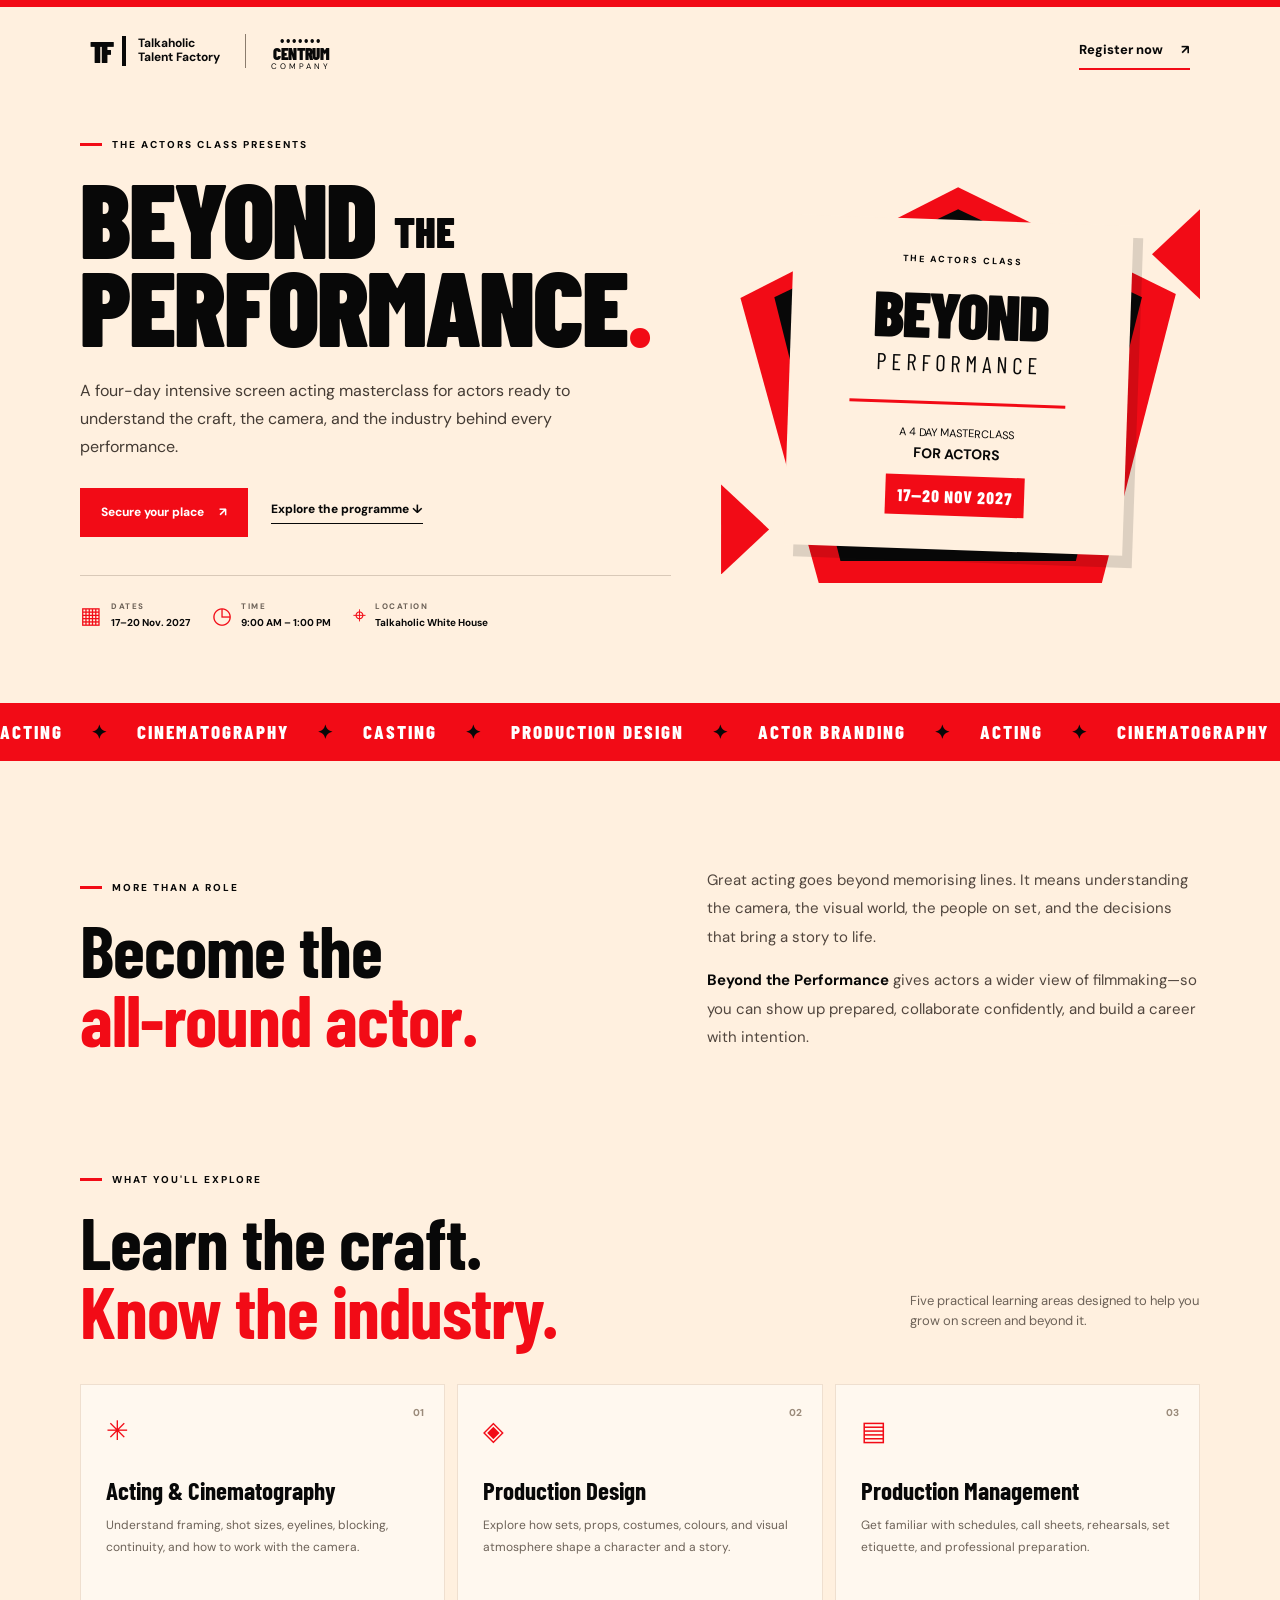
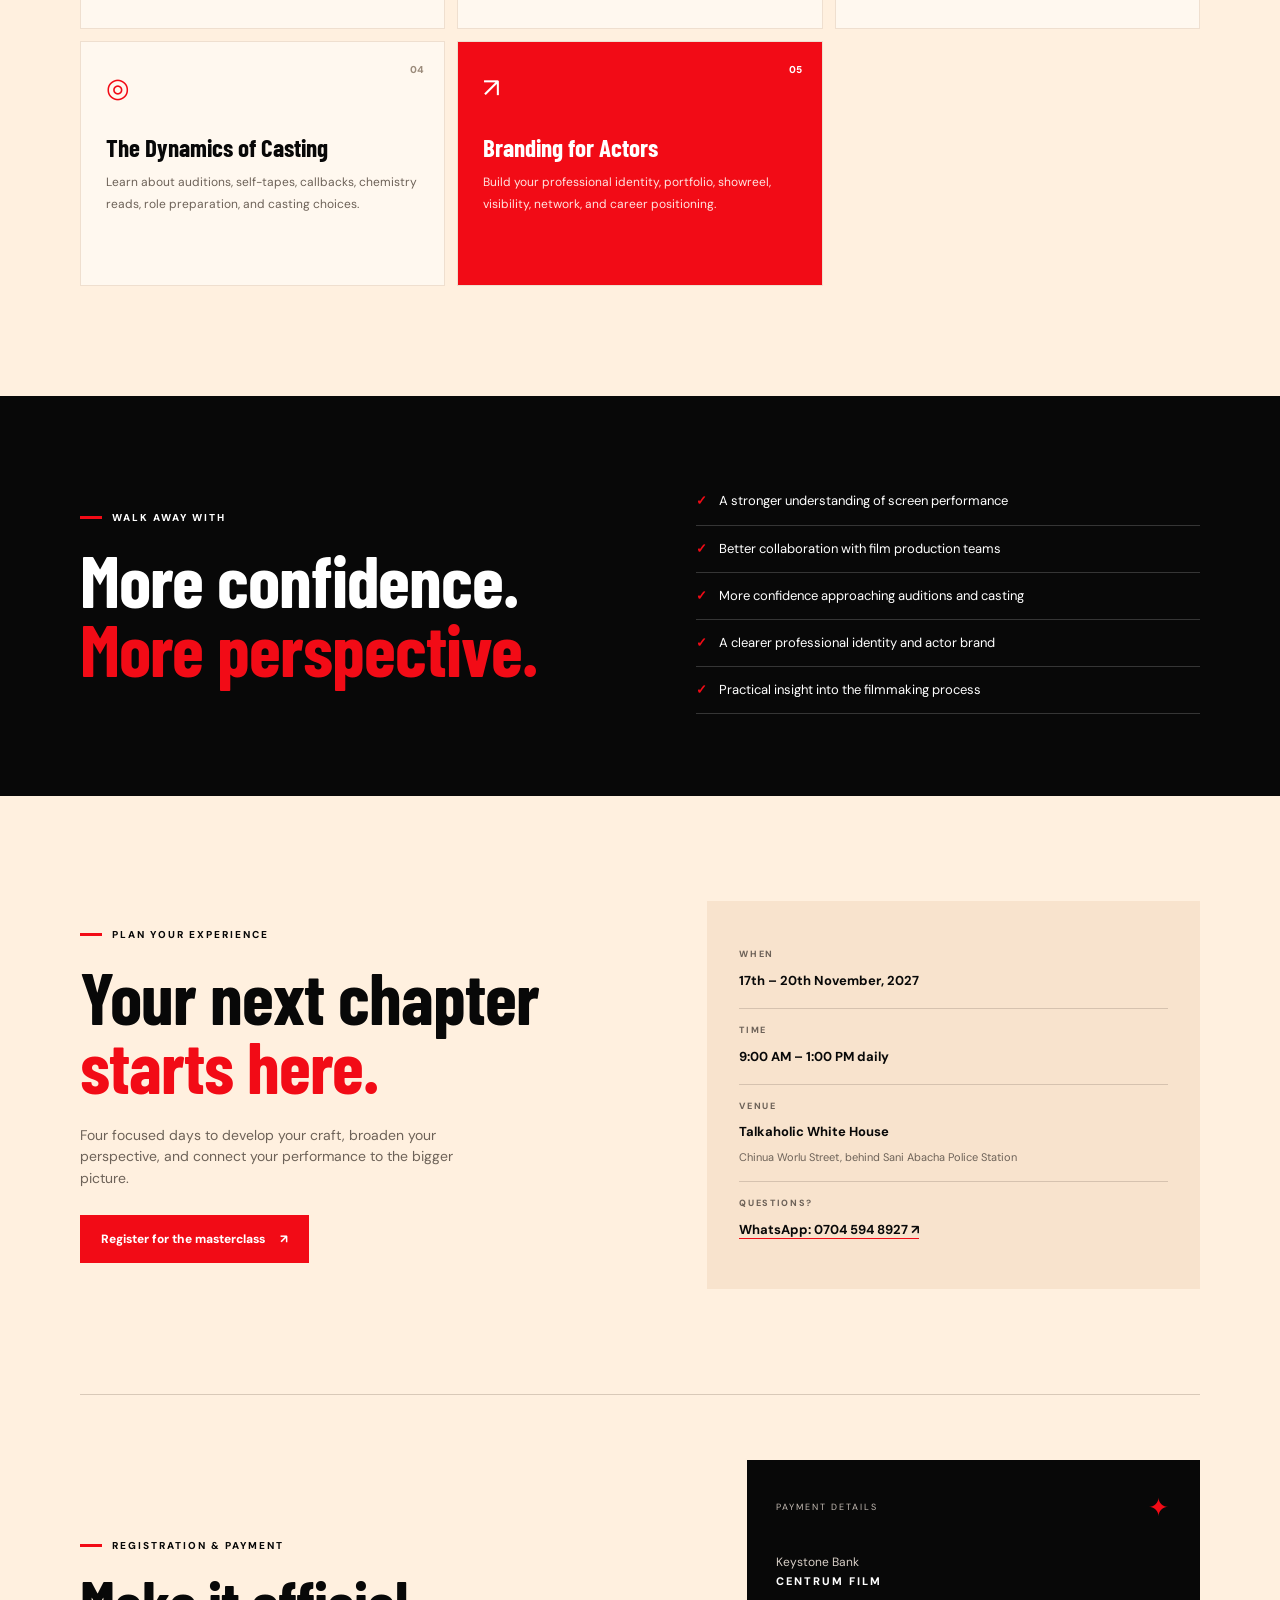
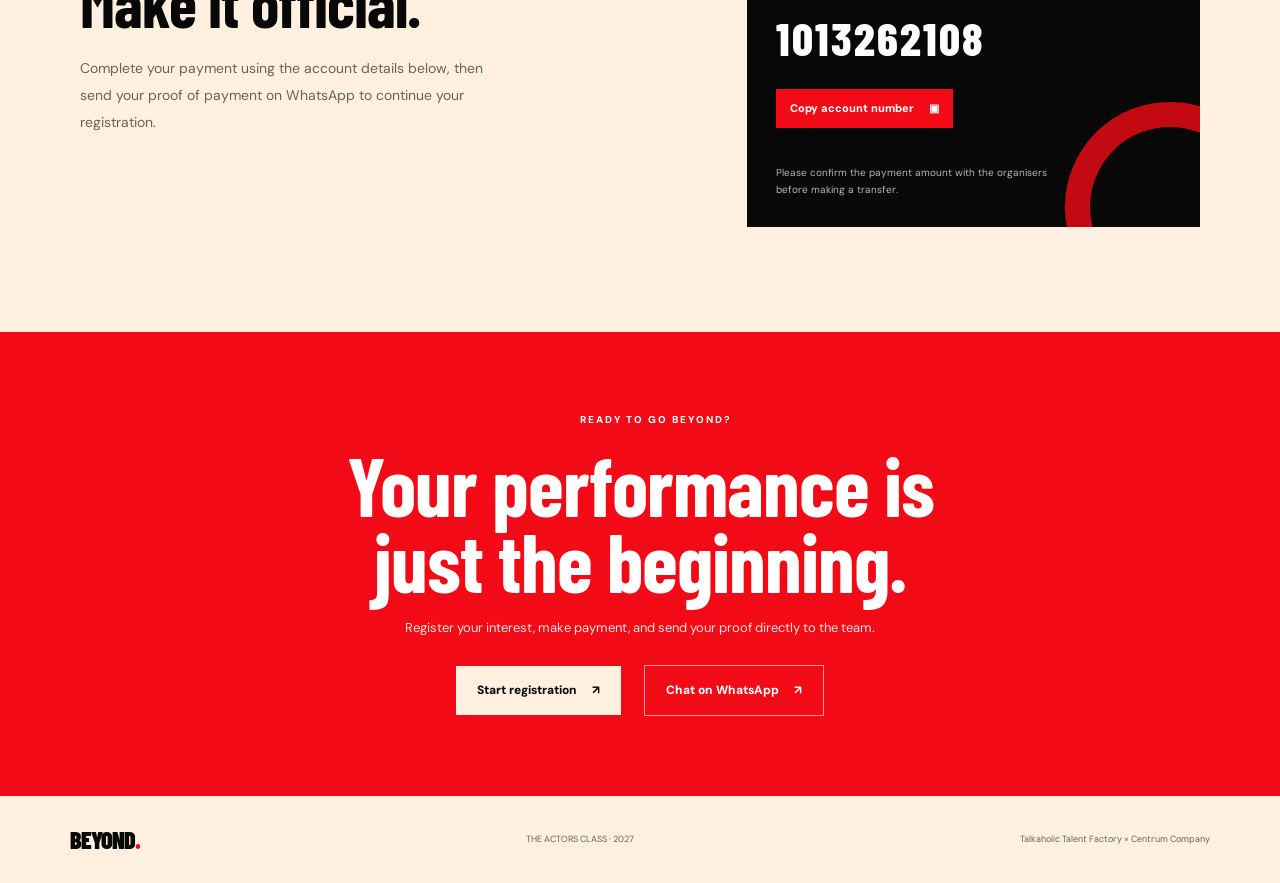
==== index.html @ fc4ced10 "Add files via upload" ====
<!doctype html>
<html lang="en">
<head>
  <meta charset="utf-8">
  <meta name="viewport" content="width=device-width, initial-scale=1">
  <meta name="theme-color" content="#fff0df">
  <meta name="description" content="The Actors Class: Beyond the Performance — a four-day intensive screen acting masterclass, 17–20 November 2027.">
  <title>Beyond the Performance | The Actors Class</title>
  <link rel="preconnect" href="https://fonts.googleapis.com">
  <link rel="preconnect" href="https://fonts.gstatic.com" crossorigin>
  <link href="https://fonts.googleapis.com/css2?family=Barlow+Condensed:wght@500;600;700;800;900&family=DM+Sans:wght@400;500;600;700;800&display=swap" rel="stylesheet">
  <link rel="stylesheet" href="styles.css">
</head>
<body>
  <div class="top-strip"></div>
  <header class="site-header">
    <a class="brand" href="#home" aria-label="Beyond the Performance home">
      <span class="brand-mark">TF</span>
      <span class="brand-copy">Talkaholic<br>Talent Factory</span>
      <span class="brand-divider"></span>
      <span class="centrum-mark"><span class="dot-arc">•••••••</span><strong>CENTRUM</strong><small>COMPANY</small></span>
    </a>
    <a class="header-cta" href="register.html">Register now <span>↗</span></a>
  </header>

  <main id="home">
    <section class="hero section-wrap">
      <div class="hero-copy">
        <p class="eyebrow"><span></span> THE ACTORS CLASS PRESENTS</p>
        <h1>BEYOND <span>THE</span><br>PERFORMANCE<span class="red-dot">.</span></h1>
        <p class="hero-subtitle">A four-day intensive screen acting masterclass for actors ready to understand the craft, the camera, and the industry behind every performance.</p>
        <div class="hero-actions">
          <a class="button button-red" href="register.html">Secure your place <span>↗</span></a>
          <a class="text-link" href="#programme">Explore the programme ↓</a>
        </div>
        <div class="event-meta">
          <div><span class="meta-icon">▦</span><span><small>DATES</small><strong>17–20 Nov. 2027</strong></span></div>
          <div><span class="meta-icon">◷</span><span><small>TIME</small><strong>9:00 AM – 1:00 PM</strong></span></div>
          <div><span class="meta-icon">⌖</span><span><small>LOCATION</small><strong>Talkaholic White House</strong></span></div>
        </div>
      </div>
      <div class="hero-art" aria-label="Event poster">
        <div class="art-frame">
          <div class="art-label">THE ACTORS CLASS</div>
          <div class="art-title">BEYOND</div>
          <div class="art-subtitle">PERFORMANCE</div>
          <div class="art-rule"></div>
          <p>A 4 DAY MASTERCLASS<br><strong>FOR ACTORS</strong></p>
          <div class="art-bottom">17—20 NOV 2027</div>
        </div>
        <span class="shape shape-one"></span><span class="shape shape-two"></span>
      </div>
    </section>

    <section class="ticker" aria-label="Programme focus">
      <div>ACTING <span>✦</span> CINEMATOGRAPHY <span>✦</span> CASTING <span>✦</span> PRODUCTION DESIGN <span>✦</span> ACTOR BRANDING <span>✦</span> ACTING <span>✦</span> CINEMATOGRAPHY <span>✦</span></div>
    </section>

    <section class="intro section-wrap" id="programme">
      <div class="section-heading">
        <p class="eyebrow"><span></span> MORE THAN A ROLE</p>
        <h2>Become the<br><em>all-round actor.</em></h2>
      </div>
      <div class="intro-copy">
        <p>Great acting goes beyond memorising lines. It means understanding the camera, the visual world, the people on set, and the decisions that bring a story to life.</p>
        <p><strong>Beyond the Performance</strong> gives actors a wider view of filmmaking—so you can show up prepared, collaborate confidently, and build a career with intention.</p>
      </div>
    </section>

    <section class="learning section-wrap">
      <div class="learning-head">
        <div><p class="eyebrow"><span></span> WHAT YOU'LL EXPLORE</p><h2>Learn the craft.<br><em>Know the industry.</em></h2></div>
        <p class="learning-note">Five practical learning areas designed to help you grow on screen and beyond it.</p>
      </div>
      <div class="learning-grid">
        <article class="learning-card"><span class="card-number">01</span><span class="card-icon">✳</span><h3>Acting &amp; Cinematography</h3><p>Understand framing, shot sizes, eyelines, blocking, continuity, and how to work with the camera.</p></article>
        <article class="learning-card"><span class="card-number">02</span><span class="card-icon">◈</span><h3>Production Design</h3><p>Explore how sets, props, costumes, colours, and visual atmosphere shape a character and a story.</p></article>
        <article class="learning-card"><span class="card-number">03</span><span class="card-icon">▤</span><h3>Production Management</h3><p>Get familiar with schedules, call sheets, rehearsals, set etiquette, and professional preparation.</p></article>
        <article class="learning-card"><span class="card-number">04</span><span class="card-icon">◎</span><h3>The Dynamics of Casting</h3><p>Learn about auditions, self-tapes, callbacks, chemistry reads, role preparation, and casting choices.</p></article>
        <article class="learning-card featured-card"><span class="card-number">05</span><span class="card-icon">↗</span><h3>Branding for Actors</h3><p>Build your professional identity, portfolio, showreel, visibility, network, and career positioning.</p></article>
      </div>
    </section>

    <section class="outcomes">
      <div class="section-wrap outcomes-inner">
        <div><p class="eyebrow light"><span></span> WALK AWAY WITH</p><h2>More confidence.<br><em>More perspective.</em></h2></div>
        <ul>
          <li><span>✓</span> A stronger understanding of screen performance</li>
          <li><span>✓</span> Better collaboration with film production teams</li>
          <li><span>✓</span> More confidence approaching auditions and casting</li>
          <li><span>✓</span> A clearer professional identity and actor brand</li>
          <li><span>✓</span> Practical insight into the filmmaking process</li>
        </ul>
      </div>
    </section>

    <section class="details section-wrap" id="details">
      <div class="details-main">
        <p class="eyebrow"><span></span> PLAN YOUR EXPERIENCE</p>
        <h2>Your next chapter<br><em>starts here.</em></h2>
        <p class="details-lead">Four focused days to develop your craft, broaden your perspective, and connect your performance to the bigger picture.</p>
        <a class="button button-red" href="register.html">Register for the masterclass <span>↗</span></a>
      </div>
      <div class="details-card">
        <div class="detail-row"><span>WHEN</span><strong>17th – 20th November, 2027</strong></div>
        <div class="detail-row"><span>TIME</span><strong>9:00 AM – 1:00 PM daily</strong></div>
        <div class="detail-row"><span>VENUE</span><strong>Talkaholic White House</strong><p>Chinua Worlu Street, behind Sani Abacha Police Station</p></div>
        <div class="detail-row"><span>QUESTIONS?</span><strong><a href="https://wa.me/2347045948927" target="_blank" rel="noopener">WhatsApp: 0704 594 8927 ↗</a></strong></div>
      </div>
    </section>

    <section class="payment section-wrap" id="payment">
      <div class="payment-copy">
        <p class="eyebrow"><span></span> REGISTRATION &amp; PAYMENT</p>
        <h2>Make it official.</h2>
        <p>Complete your payment using the account details below, then send your proof of payment on WhatsApp to continue your registration.</p>
      </div>
      <div class="bank-card">
        <div class="bank-top"><span>PAYMENT DETAILS</span><span class="bank-symbol">✦</span></div>
        <p class="bank-name">Keystone Bank</p>
        <p class="account-name">CENTRUM FILM</p>
        <div class="account-number" id="accountNumber">1013262108</div>
        <button class="copy-button" id="copyAccount" type="button">Copy account number <span>▣</span></button>
        <p class="copy-feedback" id="copyFeedback" aria-live="polite"></p>
        <p class="bank-note">Please confirm the payment amount with the organisers before making a transfer.</p>
      </div>
    </section>

    <section class="final-cta">
      <div class="section-wrap final-inner">
        <p class="eyebrow light"><span></span> READY TO GO BEYOND?</p>
        <h2>Your performance is<br>just the beginning.</h2>
        <p>Register your interest, make payment, and send your proof directly to the team.</p>
        <div class="hero-actions">
          <a class="button button-light" href="register.html">Start registration <span>↗</span></a>
          <a class="button button-outline-light" href="https://wa.me/2347045948927?text=Hello%2C%20I%27m%20interested%20in%20The%20Actors%20Class%3A%20Beyond%20the%20Performance.%20Please%20share%20registration%20details." target="_blank" rel="noopener">Chat on WhatsApp <span>↗</span></a>
        </div>
      </div>
    </section>
  </main>

  <footer class="site-footer">
    <a class="footer-brand" href="#home">BEYOND<span>.</span></a>
    <p>THE ACTORS CLASS · 2027</p>
    <p>Talkaholic Talent Factory × Centrum Company</p>
  </footer>
  <script src="script.js"></script>
</body>
</html>
---- styles.css ----
/* Beyond the Performance — warm cream, signal red and black */
:root{--cream:#fff0df;--cream-deep:#f8e3cd;--red:#f20b16;--black:#080808;--muted:#6d6258;--line:#d9c9b8;--white:#fffaf4;--font:'DM Sans',Arial,sans-serif;--display:'Barlow Condensed',Impact,sans-serif}
*{box-sizing:border-box}html{scroll-behavior:smooth}body{margin:0;background:var(--cream);color:var(--black);font-family:var(--font);line-height:1.55}a{color:inherit;text-decoration:none}button,input,select,textarea{font:inherit}.top-strip{height:7px;background:var(--red)}.site-header{max-width:1240px;margin:auto;padding:25px 5.5%;display:flex;align-items:center;justify-content:space-between;gap:20px}.brand{display:flex;align-items:center;gap:12px}.brand-mark{font-family:var(--display);font-weight:900;font-size:30px;letter-spacing:-4px;border-right:4px solid var(--black);padding-right:12px;line-height:1}.brand-copy{font-size:12px;font-weight:700;line-height:1.15}.brand-divider{height:34px;border-left:1px solid #8b7c6d;margin:0 13px}.centrum-mark{display:flex;flex-direction:column;align-items:center;font-family:var(--display);line-height:1}.dot-arc{font-size:15px;letter-spacing:2px;line-height:.8}.centrum-mark strong{font-size:17px;font-weight:900;letter-spacing:-.4px}.centrum-mark small{font-family:var(--font);font-size:8px;letter-spacing:3px}.header-cta{font-weight:800;font-size:13px;border-bottom:2px solid var(--red);padding:8px 0}.header-cta span,.button span{margin-left:15px}.section-wrap{width:min(1120px,89%);margin-inline:auto}.hero{min-height:590px;display:grid;grid-template-columns:1.1fr .9fr;align-items:center;gap:45px;padding-top:42px;padding-bottom:70px}.eyebrow{display:flex;align-items:center;gap:10px;font-size:10px;letter-spacing:2px;font-weight:800;margin:0 0 20px}.eyebrow>span{display:inline-block;width:22px;height:3px;background:var(--red)}h1,h2,h3,p{margin-top:0}.hero h1,.register-intro h1{font-family:var(--display);font-size:clamp(65px,8.3vw,112px);line-height:.83;letter-spacing:-2px;font-weight:900;margin:0 0 28px}.hero h1>span:first-child{font-size:.4em;vertical-align:middle;letter-spacing:0}.hero h1 .red-dot{color:var(--red)}.hero-subtitle{max-width:520px;color:#443b34;font-size:16px;line-height:1.75}.hero-actions{display:flex;align-items:center;gap:23px;flex-wrap:wrap;margin:27px 0 38px}.button{display:inline-flex;justify-content:center;align-items:center;padding:15px 21px;border:0;font-size:12px;font-weight:800;cursor:pointer;transition:transform .2s,background .2s}.button:hover{transform:translateY(-2px)}.button-red{background:var(--red);color:white}.button-red:hover{background:#ce0610}.text-link{font-size:12px;font-weight:800;border-bottom:1px solid var(--black);padding-bottom:4px}.event-meta{display:flex;gap:22px;flex-wrap:wrap;border-top:1px solid var(--line);padding-top:22px}.event-meta>div{display:flex;align-items:center;gap:9px}.meta-icon{font-size:23px;color:var(--red)}.event-meta small,.event-meta strong{display:block}.event-meta small{font-size:8px;letter-spacing:1.5px;color:var(--muted);font-weight:800}.event-meta strong{font-size:10px;margin-top:3px}.hero-art{position:relative;min-height:440px;display:flex;align-items:center;justify-content:center;isolation:isolate}.hero-art:before{content:"";position:absolute;inset:5% 5% 5% 5%;background:var(--red);clip-path:polygon(50% 0,100% 27%,83% 100%,18% 100%,0 28%);z-index:-2}.hero-art:after{content:"";position:absolute;inset:10% 12% 10%;background:var(--black);clip-path:polygon(50% 0,100% 25%,82% 100%,18% 100%,0 25%);z-index:-1}.art-frame{width:70%;min-height:330px;background:var(--cream);padding:32px 15px;text-align:center;display:flex;flex-direction:column;align-items:center;justify-content:center;transform:rotate(2deg);box-shadow:10px 12px 0 #0002}.art-label{font-size:9px;font-weight:800;letter-spacing:2px}.art-title{font-family:var(--display);font-weight:900;font-size:clamp(43px,5vw,67px);line-height:1;margin-top:15px;letter-spacing:-2px}.art-subtitle{font-family:var(--display);font-size:23px;letter-spacing:5px}.art-rule{height:3px;width:70%;background:var(--red);margin:20px 0}.art-frame p{font-size:11px;line-height:1.6}.art-frame p strong{font-size:14px}.art-bottom{background:var(--red);color:white;font-family:var(--display);font-weight:800;padding:7px 12px;font-size:17px;letter-spacing:1px}.shape{position:absolute;width:48px;height:90px;background:var(--red);z-index:-1}.shape-one{left:1%;bottom:7%;clip-path:polygon(0 0,100% 50%,0 100%)}.shape-two{right:0;top:10%;clip-path:polygon(100% 0,100% 100%,0 50%)}.ticker{overflow:hidden;background:var(--red);color:white;padding:14px 0;white-space:nowrap;font-family:var(--display);font-weight:800;letter-spacing:2px;font-size:19px}.ticker div{width:max-content;animation:marquee 32s linear infinite}.ticker span{padding:0 22px;color:var(--black)}@keyframes marquee{to{transform:translateX(-35%)}}.intro{padding-top:105px;padding-bottom:105px;display:grid;grid-template-columns:1fr 1fr;gap:12%;align-items:center}.section-heading h2,.learning h2,.outcomes h2,.details h2,.payment h2{font-family:var(--display);font-size:clamp(44px,6vw,73px);line-height:.94;letter-spacing:-1px;margin:0}.section-heading h2 em,.learning h2 em,.outcomes h2 em,.details h2 em,.register-intro h1 em{font-style:normal;color:var(--red)}.intro-copy{font-size:15px;color:#51463e;line-height:1.9}.intro-copy strong{color:var(--black)}.learning{padding-bottom:110px}.learning-head{display:flex;justify-content:space-between;align-items:end;gap:30px;margin-bottom:40px}.learning-note{max-width:290px;color:var(--muted);font-size:13px}.learning-grid{display:grid;grid-template-columns:repeat(3,1fr);gap:12px}.learning-card{min-height:245px;background:#fff8ef;border:1px solid #efdfcf;padding:25px;position:relative}.card-number{position:absolute;right:20px;top:20px;font-size:10px;color:#9b8b7b;font-weight:800}.card-icon{display:block;color:var(--red);font-size:27px;margin-bottom:25px}.learning-card h3{font-family:var(--display);font-size:25px;line-height:1.05;margin-bottom:12px}.learning-card p{font-size:12px;color:var(--muted);line-height:1.8;margin-bottom:0}.featured-card{background:var(--red);color:white}.featured-card .card-icon,.featured-card .card-number{color:white}.featured-card p{color:#ffe4e0}.outcomes{background:var(--black);color:white;padding:82px 0}.outcomes-inner{display:grid;grid-template-columns:1fr 1fr;gap:10%;align-items:center}.eyebrow.light{color:white}.outcomes h2 em{color:var(--red)}.outcomes ul{list-style:none;padding:0;margin:0}.outcomes li{padding:13px 0;border-bottom:1px solid #353535;font-size:13px;display:flex;gap:12px;align-items:start}.outcomes li span{color:var(--red);font-weight:900}.details{display:grid;grid-template-columns:1fr 1fr;gap:12%;padding-top:105px;padding-bottom:105px;align-items:center}.details-lead{font-size:14px;color:var(--muted);max-width:400px;margin:25px 0}.details-card{background:var(--cream-deep);padding:32px}.detail-row{padding:15px 0;border-bottom:1px solid #d6c2af}.detail-row:last-child{border-bottom:0}.detail-row>span{display:block;font-size:9px;letter-spacing:1.7px;color:var(--muted);font-weight:800;margin-bottom:6px}.detail-row strong{font-size:13px}.detail-row p{font-size:11px;color:var(--muted);margin:5px 0 0}.detail-row a{border-bottom:1px solid var(--red)}.payment{display:grid;grid-template-columns:1fr .85fr;gap:12%;padding:65px 0 105px;align-items:center;border-top:1px solid var(--line)}.payment-copy p:not(.eyebrow){font-size:14px;color:var(--muted);max-width:420px;line-height:1.9;margin-top:22px}.payment h2{font-size:clamp(42px,5vw,64px)}.bank-card{background:var(--black);color:white;padding:29px;position:relative;overflow:hidden}.bank-card:after{content:"";position:absolute;width:160px;height:160px;border:25px solid var(--red);border-radius:50%;right:-75px;bottom:-85px;opacity:.8}.bank-top{display:flex;justify-content:space-between;align-items:center;font-size:9px;letter-spacing:2px;color:#c6bdb5}.bank-symbol{color:var(--red);font-size:25px}.bank-name{font-size:12px;color:#d8cfc7;margin:25px 0 2px}.account-name{font-size:11px;letter-spacing:2px;font-weight:800;margin-bottom:12px}.account-number{font-family:var(--display);font-size:clamp(34px,4vw,46px);font-weight:800;letter-spacing:2px}.copy-button{background:var(--red);color:white;border:0;padding:11px 14px;font-size:11px;font-weight:800;cursor:pointer;margin-top:15px}.copy-button span{margin-left:12px}.copy-feedback{min-height:18px;font-size:11px;color:#ffd6d6;margin:8px 0 0}.bank-note{font-size:10px;line-height:1.7;color:#bdb3ab;max-width:300px;margin:10px 0 0}.final-cta{background:var(--red);color:white;padding:80px 0}.final-inner{text-align:center}.final-inner .eyebrow{justify-content:center}.final-cta h2{font-family:var(--display);font-size:clamp(48px,7vw,82px);line-height:.92;margin:0 0 20px;letter-spacing:-1px}.final-cta p:not(.eyebrow){font-size:13px;color:#ffe3df}.final-inner .hero-actions{justify-content:center;margin-bottom:0}.button-light{background:var(--cream);color:var(--black)}.button-outline-light{border:1px solid #fff9;background:transparent;color:white}.site-footer{display:flex;align-items:center;justify-content:space-between;gap:18px;flex-wrap:wrap;padding:25px 5.5%;font-size:9px;color:var(--muted)}.site-footer p{margin:0}.footer-brand{font-family:var(--display);font-weight:900;font-size:24px;color:var(--black);letter-spacing:-1px}.footer-brand span{color:var(--red)}
/* Registration page */
.registration-page{min-height:100vh}.register-layout{display:grid;grid-template-columns:.85fr 1fr;gap:12%;padding-top:65px;padding-bottom:100px;align-items:start}.register-intro{position:sticky;top:30px}.register-intro h1{font-size:clamp(60px,7vw,90px);margin-bottom:25px}.register-intro>p:not(.eyebrow){color:var(--muted);font-size:14px;line-height:1.9}.mini-event{border-left:4px solid var(--red);padding:5px 0 5px 17px;margin-top:30px;display:flex;flex-direction:column;gap:7px;font-size:11px;color:var(--muted)}.mini-event strong{color:var(--black);font-size:13px}.register-help{margin-top:28px;background:var(--cream-deep);padding:17px;font-size:11px;line-height:1.8}.register-form{background:#fff8ef;padding:clamp(23px,4vw,42px);border:1px solid #efdfcf}.form-kicker{font-size:9px;letter-spacing:1.5px;font-weight:800;color:var(--muted);display:flex;justify-content:space-between}.form-kicker span{color:var(--red)}.register-form h2{font-family:var(--display);font-size:37px;margin:0 0 25px}.register-form label{display:block;font-size:11px;font-weight:800;margin:18px 0 7px}.register-form label span{color:var(--red)}.register-form label small{font-weight:500;color:var(--muted)}.register-form input,.register-form select,.register-form textarea{display:block;width:100%;border:1px solid #dfd0c0;background:#fffdf9;padding:12px 13px;border-radius:0;font-size:12px;outline:none}.register-form input:focus,.register-form select:focus,.register-form textarea:focus{border-color:var(--red);box-shadow:0 0 0 2px #f20b1618}.form-consent{display:flex;gap:10px;align-items:start;margin:22px 0;color:var(--muted)}.form-consent>span{background:var(--cream-deep);border-radius:50%;width:20px;height:20px;flex:0 0 20px;text-align:center;font-weight:800;font-size:11px}.form-consent p{font-size:10px;line-height:1.7;margin:0}.submit-button{width:100%}.form-error{font-size:11px;color:var(--red);min-height:15px;margin:8px 0}.form-bank{display:flex;flex-direction:column;gap:5px;border-top:1px solid var(--line);padding-top:18px;font-size:11px;color:var(--muted)}.form-bank strong{color:var(--black)}.form-bank b{font-family:var(--display);font-size:25px;letter-spacing:1px;color:var(--black)}@media(max-width:850px){.hero{grid-template-columns:1fr;gap:15px;padding-top:45px}.hero-copy{max-width:680px}.hero-art{min-height:380px}.art-frame{width:60%}.intro,.details,.payment,.outcomes-inner,.register-layout{grid-template-columns:1fr;gap:35px}.intro{padding-top:75px;padding-bottom:75px}.learning-grid{grid-template-columns:repeat(2,1fr)}.learning-head{align-items:start;flex-direction:column;gap:8px}.details{padding-top:75px;padding-bottom:75px}.payment{padding-top:55px}.register-intro{position:static}.register-layout{padding-top:35px}.event-meta{gap:15px}}@media(max-width:520px){.site-header{padding:19px 5.5%}.brand{gap:7px}.brand-mark{font-size:24px;padding-right:8px}.brand-copy{font-size:10px}.brand-divider{margin:0 5px;height:27px}.centrum-mark strong{font-size:13px}.dot-arc{font-size:11px}.centrum-mark small{font-size:6px}.header-cta{font-size:11px}.hero{padding-top:35px;padding-bottom:45px}.hero h1{font-size:clamp(59px,16vw,83px)}.hero-subtitle{font-size:14px}.hero-actions{gap:18px}.event-meta{display:grid;grid-template-columns:1fr 1fr}.hero-art{min-height:310px}.art-frame{width:70%;min-height:260px;padding:20px 10px}.art-title{font-size:48px}.art-subtitle{font-size:17px;letter-spacing:3px}.ticker{font-size:16px}.learning-grid{grid-template-columns:1fr}.learning-card{min-height:205px}.learning{padding-bottom:75px}.outcomes{padding:65px 0}.details-card{padding:22px}.payment{padding-bottom:75px}.final-cta{padding:65px 0}.site-footer{align-items:flex-start;flex-direction:column;gap:8px}.register-form{padding:22px}.register-intro h1{font-size:65px}}@media(prefers-reduced-motion:reduce){html{scroll-behavior:auto}.ticker div{animation:none}*,*:before,*:after{transition:none!important}}
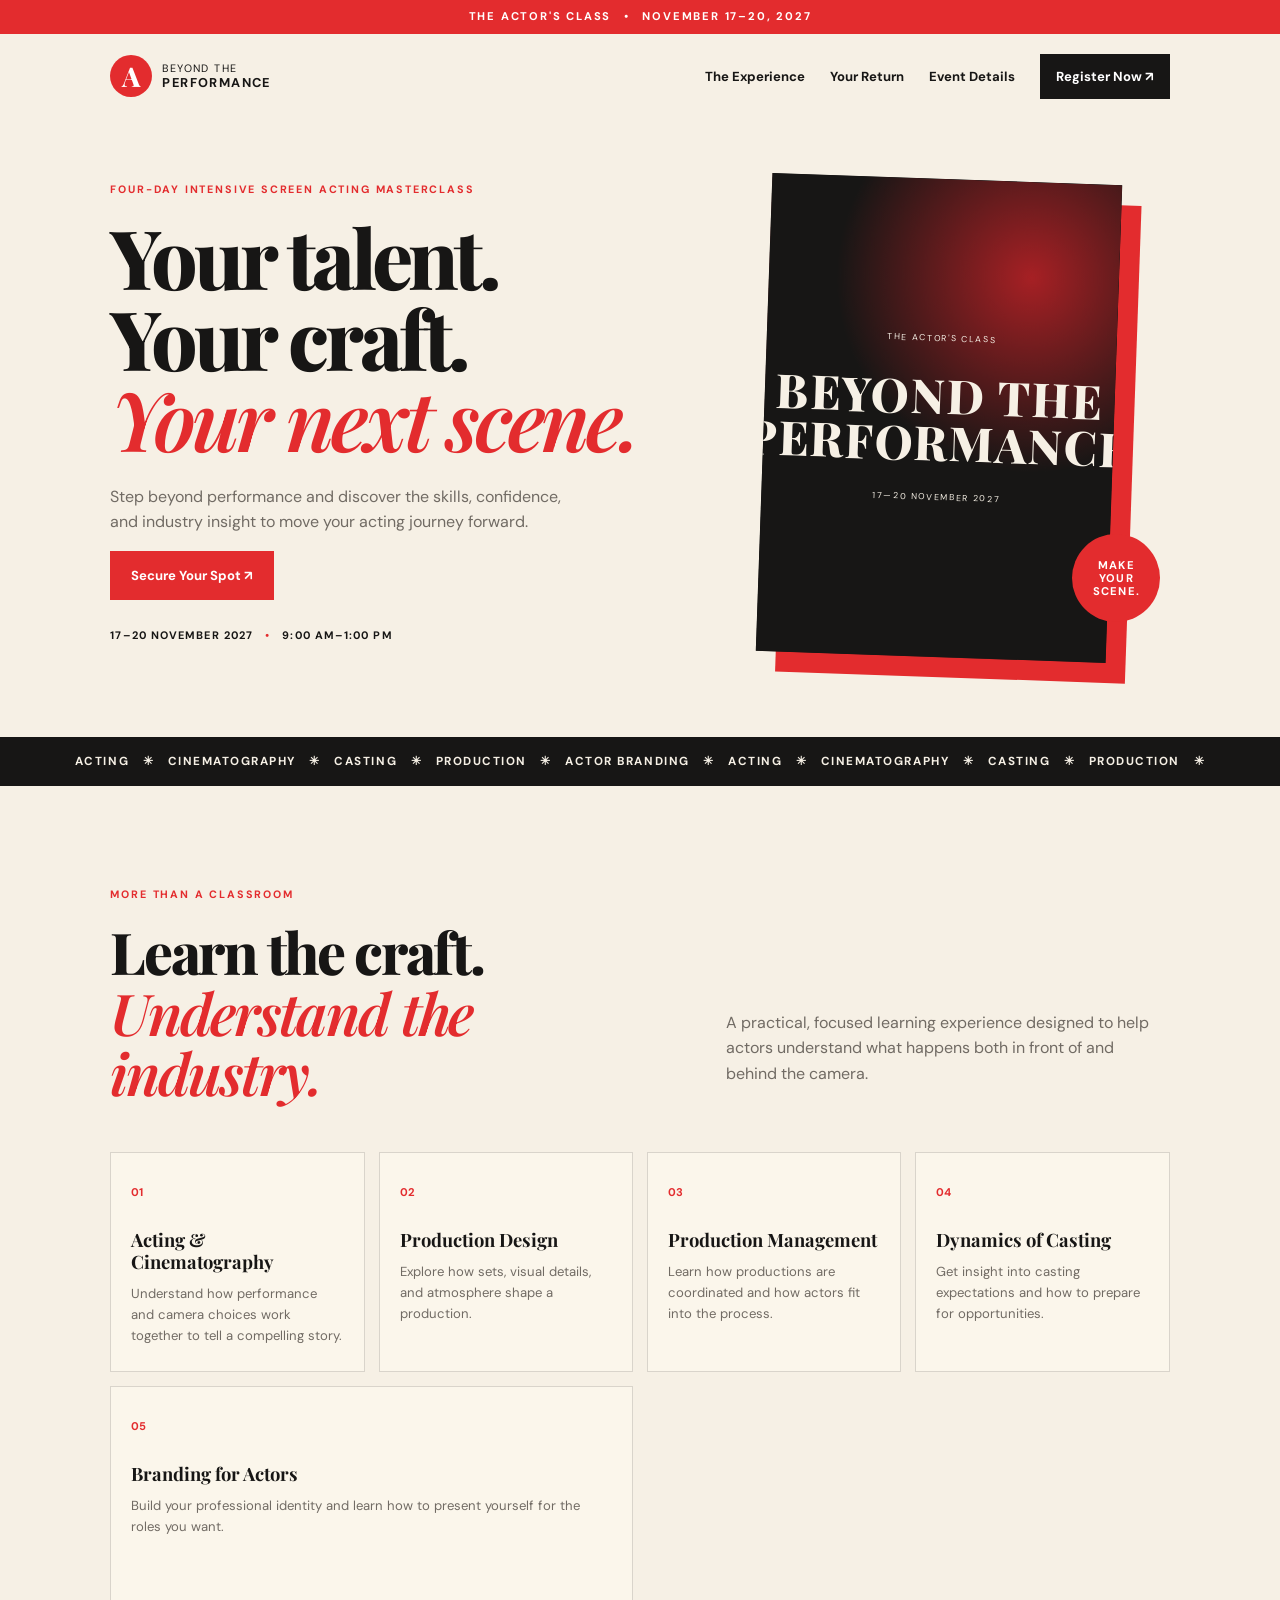
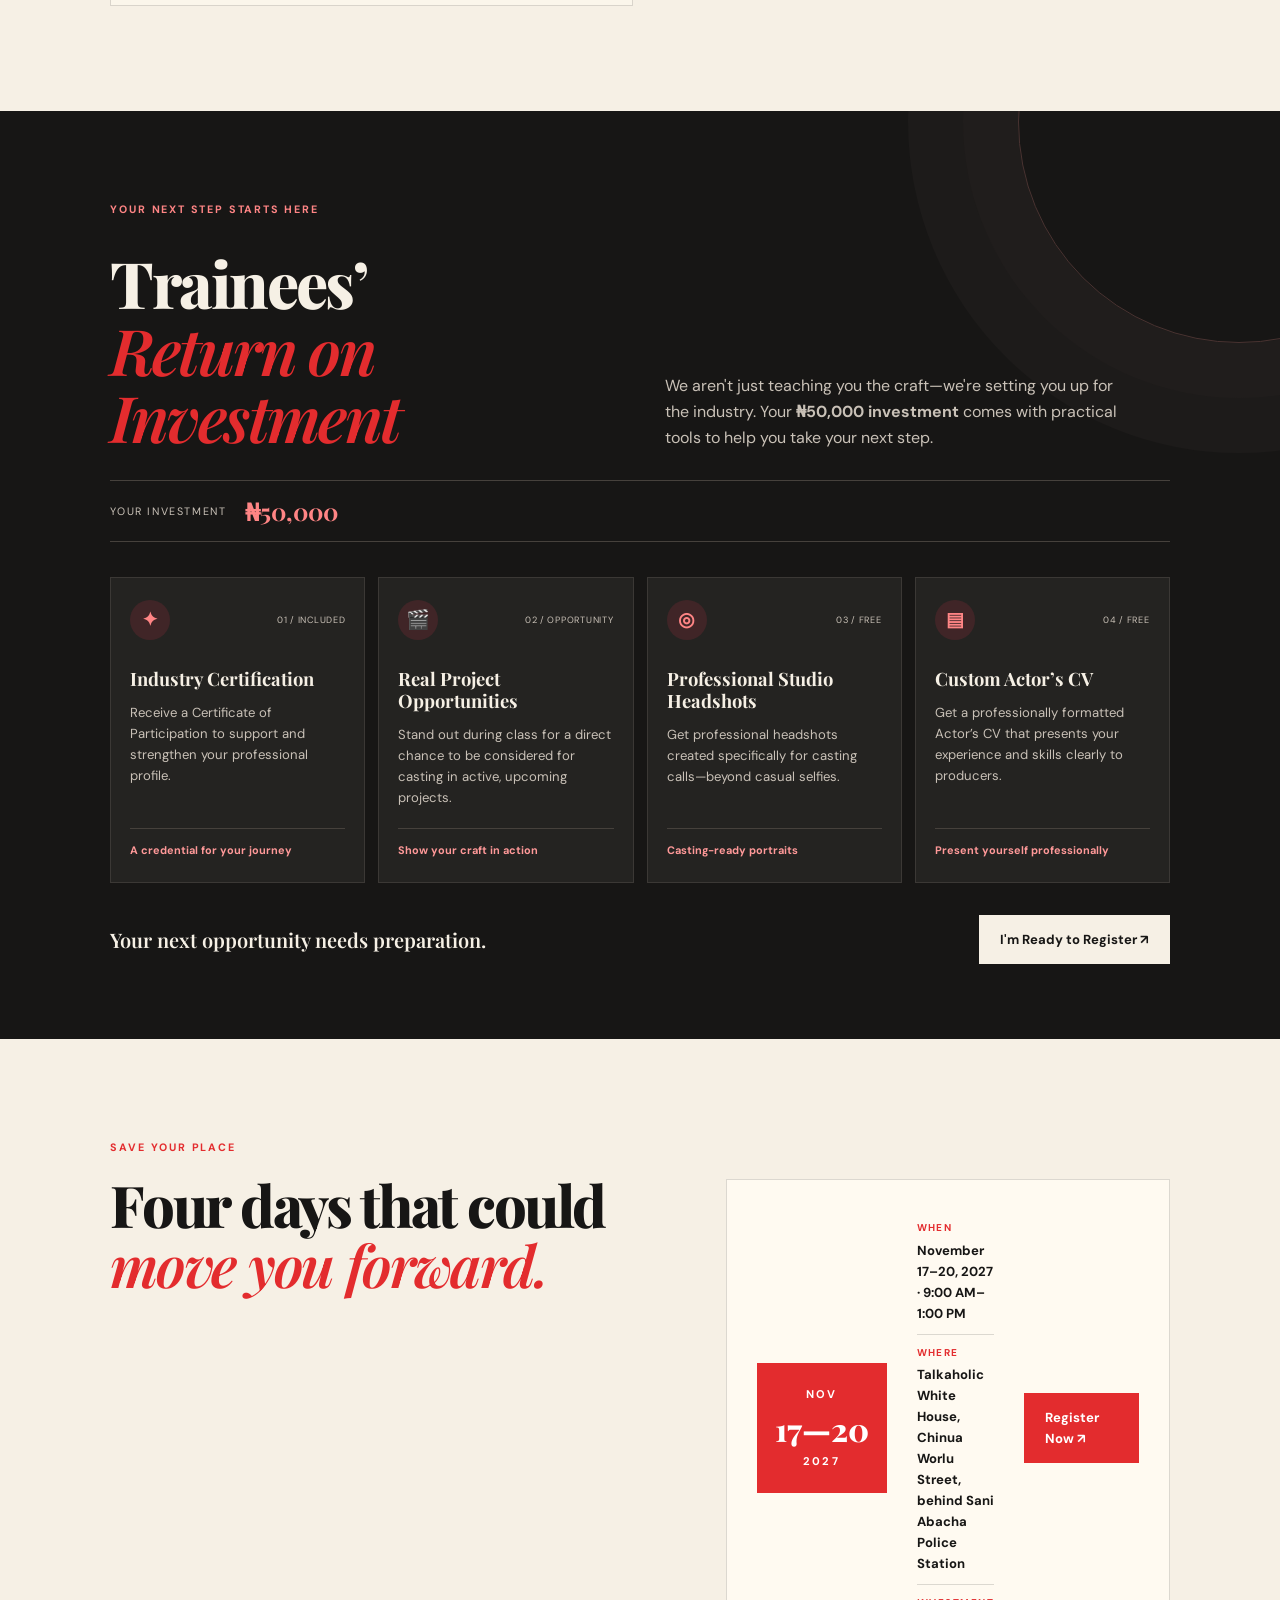
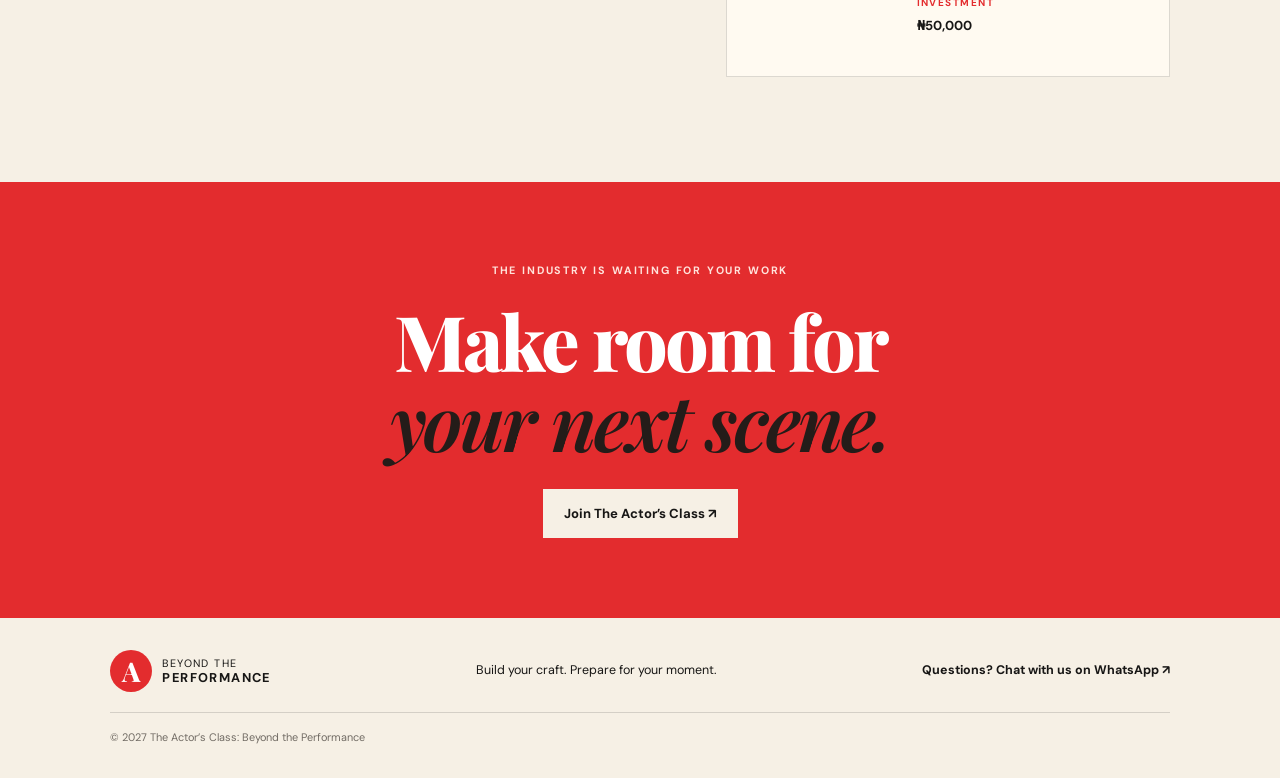
==== commit 3d5cdab2: "Updated files" ====
--- a/index.html
+++ b/index.html
@@ -1,149 +1,14 @@
 <!doctype html>
-<html lang="en">
-<head>
-  <meta charset="utf-8">
-  <meta name="viewport" content="width=device-width, initial-scale=1">
-  <meta name="theme-color" content="#fff0df">
-  <meta name="description" content="The Actors Class: Beyond the Performance — a four-day intensive screen acting masterclass, 17–20 November 2027.">
-  <title>Beyond the Performance | The Actors Class</title>
-  <link rel="preconnect" href="https://fonts.googleapis.com">
-  <link rel="preconnect" href="https://fonts.gstatic.com" crossorigin>
-  <link href="https://fonts.googleapis.com/css2?family=Barlow+Condensed:wght@500;600;700;800;900&family=DM+Sans:wght@400;500;600;700;800&display=swap" rel="stylesheet">
-  <link rel="stylesheet" href="styles.css">
-</head>
-<body>
-  <div class="top-strip"></div>
-  <header class="site-header">
-    <a class="brand" href="#home" aria-label="Beyond the Performance home">
-      <span class="brand-mark">TF</span>
-      <span class="brand-copy">Talkaholic<br>Talent Factory</span>
-      <span class="brand-divider"></span>
-      <span class="centrum-mark"><span class="dot-arc">•••••••</span><strong>CENTRUM</strong><small>COMPANY</small></span>
-    </a>
-    <a class="header-cta" href="register.html">Register now <span>↗</span></a>
-  </header>
-
-  <main id="home">
-    <section class="hero section-wrap">
-      <div class="hero-copy">
-        <p class="eyebrow"><span></span> THE ACTORS CLASS PRESENTS</p>
-        <h1>BEYOND <span>THE</span><br>PERFORMANCE<span class="red-dot">.</span></h1>
-        <p class="hero-subtitle">A four-day intensive screen acting masterclass for actors ready to understand the craft, the camera, and the industry behind every performance.</p>
-        <div class="hero-actions">
-          <a class="button button-red" href="register.html">Secure your place <span>↗</span></a>
-          <a class="text-link" href="#programme">Explore the programme ↓</a>
-        </div>
-        <div class="event-meta">
-          <div><span class="meta-icon">▦</span><span><small>DATES</small><strong>17–20 Nov. 2027</strong></span></div>
-          <div><span class="meta-icon">◷</span><span><small>TIME</small><strong>9:00 AM – 1:00 PM</strong></span></div>
-          <div><span class="meta-icon">⌖</span><span><small>LOCATION</small><strong>Talkaholic White House</strong></span></div>
-        </div>
-      </div>
-      <div class="hero-art" aria-label="Event poster">
-        <div class="art-frame">
-          <div class="art-label">THE ACTORS CLASS</div>
-          <div class="art-title">BEYOND</div>
-          <div class="art-subtitle">PERFORMANCE</div>
-          <div class="art-rule"></div>
-          <p>A 4 DAY MASTERCLASS<br><strong>FOR ACTORS</strong></p>
-          <div class="art-bottom">17—20 NOV 2027</div>
-        </div>
-        <span class="shape shape-one"></span><span class="shape shape-two"></span>
-      </div>
-    </section>
-
-    <section class="ticker" aria-label="Programme focus">
-      <div>ACTING <span>✦</span> CINEMATOGRAPHY <span>✦</span> CASTING <span>✦</span> PRODUCTION DESIGN <span>✦</span> ACTOR BRANDING <span>✦</span> ACTING <span>✦</span> CINEMATOGRAPHY <span>✦</span></div>
-    </section>
-
-    <section class="intro section-wrap" id="programme">
-      <div class="section-heading">
-        <p class="eyebrow"><span></span> MORE THAN A ROLE</p>
-        <h2>Become the<br><em>all-round actor.</em></h2>
-      </div>
-      <div class="intro-copy">
-        <p>Great acting goes beyond memorising lines. It means understanding the camera, the visual world, the people on set, and the decisions that bring a story to life.</p>
-        <p><strong>Beyond the Performance</strong> gives actors a wider view of filmmaking—so you can show up prepared, collaborate confidently, and build a career with intention.</p>
-      </div>
-    </section>
-
-    <section class="learning section-wrap">
-      <div class="learning-head">
-        <div><p class="eyebrow"><span></span> WHAT YOU'LL EXPLORE</p><h2>Learn the craft.<br><em>Know the industry.</em></h2></div>
-        <p class="learning-note">Five practical learning areas designed to help you grow on screen and beyond it.</p>
-      </div>
-      <div class="learning-grid">
-        <article class="learning-card"><span class="card-number">01</span><span class="card-icon">✳</span><h3>Acting &amp; Cinematography</h3><p>Understand framing, shot sizes, eyelines, blocking, continuity, and how to work with the camera.</p></article>
-        <article class="learning-card"><span class="card-number">02</span><span class="card-icon">◈</span><h3>Production Design</h3><p>Explore how sets, props, costumes, colours, and visual atmosphere shape a character and a story.</p></article>
-        <article class="learning-card"><span class="card-number">03</span><span class="card-icon">▤</span><h3>Production Management</h3><p>Get familiar with schedules, call sheets, rehearsals, set etiquette, and professional preparation.</p></article>
-        <article class="learning-card"><span class="card-number">04</span><span class="card-icon">◎</span><h3>The Dynamics of Casting</h3><p>Learn about auditions, self-tapes, callbacks, chemistry reads, role preparation, and casting choices.</p></article>
-        <article class="learning-card featured-card"><span class="card-number">05</span><span class="card-icon">↗</span><h3>Branding for Actors</h3><p>Build your professional identity, portfolio, showreel, visibility, network, and career positioning.</p></article>
-      </div>
-    </section>
-
-    <section class="outcomes">
-      <div class="section-wrap outcomes-inner">
-        <div><p class="eyebrow light"><span></span> WALK AWAY WITH</p><h2>More confidence.<br><em>More perspective.</em></h2></div>
-        <ul>
-          <li><span>✓</span> A stronger understanding of screen performance</li>
-          <li><span>✓</span> Better collaboration with film production teams</li>
-          <li><span>✓</span> More confidence approaching auditions and casting</li>
-          <li><span>✓</span> A clearer professional identity and actor brand</li>
-          <li><span>✓</span> Practical insight into the filmmaking process</li>
-        </ul>
-      </div>
-    </section>
-
-    <section class="details section-wrap" id="details">
-      <div class="details-main">
-        <p class="eyebrow"><span></span> PLAN YOUR EXPERIENCE</p>
-        <h2>Your next chapter<br><em>starts here.</em></h2>
-        <p class="details-lead">Four focused days to develop your craft, broaden your perspective, and connect your performance to the bigger picture.</p>
-        <a class="button button-red" href="register.html">Register for the masterclass <span>↗</span></a>
-      </div>
-      <div class="details-card">
-        <div class="detail-row"><span>WHEN</span><strong>17th – 20th November, 2027</strong></div>
-        <div class="detail-row"><span>TIME</span><strong>9:00 AM – 1:00 PM daily</strong></div>
-        <div class="detail-row"><span>VENUE</span><strong>Talkaholic White House</strong><p>Chinua Worlu Street, behind Sani Abacha Police Station</p></div>
-        <div class="detail-row"><span>QUESTIONS?</span><strong><a href="https://wa.me/2347045948927" target="_blank" rel="noopener">WhatsApp: 0704 594 8927 ↗</a></strong></div>
-      </div>
-    </section>
-
-    <section class="payment section-wrap" id="payment">
-      <div class="payment-copy">
-        <p class="eyebrow"><span></span> REGISTRATION &amp; PAYMENT</p>
-        <h2>Make it official.</h2>
-        <p>Complete your payment using the account details below, then send your proof of payment on WhatsApp to continue your registration.</p>
-      </div>
-      <div class="bank-card">
-        <div class="bank-top"><span>PAYMENT DETAILS</span><span class="bank-symbol">✦</span></div>
-        <p class="bank-name">Keystone Bank</p>
-        <p class="account-name">CENTRUM FILM</p>
-        <div class="account-number" id="accountNumber">1013262108</div>
-        <button class="copy-button" id="copyAccount" type="button">Copy account number <span>▣</span></button>
-        <p class="copy-feedback" id="copyFeedback" aria-live="polite"></p>
-        <p class="bank-note">Please confirm the payment amount with the organisers before making a transfer.</p>
-      </div>
-    </section>
-
-    <section class="final-cta">
-      <div class="section-wrap final-inner">
-        <p class="eyebrow light"><span></span> READY TO GO BEYOND?</p>
-        <h2>Your performance is<br>just the beginning.</h2>
-        <p>Register your interest, make payment, and send your proof directly to the team.</p>
-        <div class="hero-actions">
-          <a class="button button-light" href="register.html">Start registration <span>↗</span></a>
-          <a class="button button-outline-light" href="https://wa.me/2347045948927?text=Hello%2C%20I%27m%20interested%20in%20The%20Actors%20Class%3A%20Beyond%20the%20Performance.%20Please%20share%20registration%20details." target="_blank" rel="noopener">Chat on WhatsApp <span>↗</span></a>
-        </div>
-      </div>
-    </section>
-  </main>
-
-  <footer class="site-footer">
-    <a class="footer-brand" href="#home">BEYOND<span>.</span></a>
-    <p>THE ACTORS CLASS · 2027</p>
-    <p>Talkaholic Talent Factory × Centrum Company</p>
-  </footer>
-  <script src="script.js"></script>
-</body>
-</html>
+<html lang="en"><head><meta charset="utf-8"><meta name="viewport" content="width=device-width,initial-scale=1"><title>The Actor's Class | Beyond the Performance</title><link rel="stylesheet" href="styles.css"><link href="https://fonts.googleapis.com/css2?family=DM+Sans:wght@400;600;700&family=Playfair+Display:ital,wght@0,600;0,700;0,800;1,600&display=swap" rel="stylesheet"><script src="script.js" defer></script></head>
+<body><div class="top-strip">THE ACTOR'S CLASS <span>•</span> NOVEMBER 17–20, 2027</div>
+<header class="header"><a class="brand" href="index.html"><b class="mark">A</b><span>BEYOND THE<br><strong>PERFORMANCE</strong></span></a><button class="menu-toggle" aria-label="Open menu">☰</button><nav class="nav"><a href="#experience">The Experience</a><a href="#benefits">Your Return</a><a href="#details">Event Details</a><a class="nav-button" href="register.html">Register Now ↗</a></nav></header>
+<main><section class="hero wrap"><div class="reveal"><p class="eyebrow">FOUR-DAY INTENSIVE SCREEN ACTING MASTERCLASS</p><h1>Your talent.<br>Your craft.<br><em>Your next scene.</em></h1><p class="lead">Step beyond performance and discover the skills, confidence, and industry insight to move your acting journey forward.</p><a class="button red" href="register.html">Secure Your Spot ↗</a><p class="meta">17–20 NOVEMBER 2027 <span>•</span> 9:00 AM–1:00 PM</p></div><div class="poster-wrap reveal"><div class="poster"><img src="assets/event-poster.jpg" alt="The Actor's Class event poster" onerror="this.style.display='none'"><div class="poster-copy"><small>THE ACTOR'S CLASS</small><strong>BEYOND THE<br>PERFORMANCE</strong><small>17—20 NOVEMBER 2027</small></div></div><span class="stamp">MAKE<br>YOUR<br>SCENE.</span></div></section>
+<div class="ticker">ACTING　✳　CINEMATOGRAPHY　✳　CASTING　✳　PRODUCTION　✳　ACTOR BRANDING　✳　ACTING　✳　CINEMATOGRAPHY　✳　CASTING　✳　PRODUCTION　✳</div>
+<section class="wrap section" id="experience"><div class="section-head reveal"><p class="eyebrow">MORE THAN A CLASSROOM</p><h2>Learn the craft.<br><em>Understand the industry.</em></h2></div><p class="intro reveal">A practical, focused learning experience designed to help actors understand what happens both in front of and behind the camera.</p><div class="learning-grid">
+<article class="learn reveal"><span>01</span><h3>Acting &amp; Cinematography</h3><p>Understand how performance and camera choices work together to tell a compelling story.</p></article><article class="learn reveal"><span>02</span><h3>Production Design</h3><p>Explore how sets, visual details, and atmosphere shape a production.</p></article><article class="learn reveal"><span>03</span><h3>Production Management</h3><p>Learn how productions are coordinated and how actors fit into the process.</p></article><article class="learn reveal"><span>04</span><h3>Dynamics of Casting</h3><p>Get insight into casting expectations and how to prepare for opportunities.</p></article><article class="learn wide reveal"><span>05</span><h3>Branding for Actors</h3><p>Build your professional identity and learn how to present yourself for the roles you want.</p></article></div></section>
+<section class="roi" id="benefits"><div class="wrap"><div class="roi-head reveal"><p class="eyebrow light">YOUR NEXT STEP STARTS HERE</p><h2>Trainees’<br><em>Return on Investment</em></h2><p>We aren't just teaching you the craft—we're setting you up for the industry. Your <strong>₦50,000 investment</strong> comes with practical tools to help you take your next step.</p><div class="price"><span>YOUR INVESTMENT</span><strong>₦50,000</strong></div></div>
+<div class="benefits"><article class="benefit reveal"><div class="benefit-top"><b>✦</b><small>01 / INCLUDED</small></div><h3>Industry Certification</h3><p>Receive a Certificate of Participation to support and strengthen your professional profile.</p><small class="benefit-foot">A credential for your journey</small></article><article class="benefit reveal"><div class="benefit-top"><b>🎬</b><small>02 / OPPORTUNITY</small></div><h3>Real Project Opportunities</h3><p>Stand out during class for a direct chance to be considered for casting in active, upcoming projects.</p><small class="benefit-foot">Show your craft in action</small></article><article class="benefit reveal"><div class="benefit-top"><b>◎</b><small>03 / FREE</small></div><h3>Professional Studio Headshots</h3><p>Get professional headshots created specifically for casting calls—beyond casual selfies.</p><small class="benefit-foot">Casting-ready portraits</small></article><article class="benefit reveal"><div class="benefit-top"><b>▤</b><small>04 / FREE</small></div><h3>Custom Actor’s CV</h3><p>Get a professionally formatted Actor’s CV that presents your experience and skills clearly to producers.</p><small class="benefit-foot">Present yourself professionally</small></article></div>
+<div class="roi-cta reveal"><p>Your next opportunity needs preparation.</p><a class="button cream-button" href="register.html">I'm Ready to Register ↗</a></div></div></section>
+<section class="wrap section details" id="details"><div class="section-head reveal"><p class="eyebrow">SAVE YOUR PLACE</p><h2>Four days that could<br><em>move you forward.</em></h2></div><div class="details-card reveal"><div class="date-card"><span>NOV</span><strong>17—20</strong><span>2027</span></div><div><p><small>WHEN</small><strong>November 17–20, 2027 · 9:00 AM–1:00 PM</strong></p><p><small>WHERE</small><strong>Talkaholic White House, Chinua Worlu Street, behind Sani Abacha Police Station</strong></p><p><small>INVESTMENT</small><strong>₦50,000</strong></p></div><a class="button red" href="register.html">Register Now ↗</a></div></section>
+<section class="final"><p class="eyebrow light">THE INDUSTRY IS WAITING FOR YOUR WORK</p><h2>Make room for<br><em>your next scene.</em></h2><a class="button cream-button" href="register.html">Join The Actor’s Class ↗</a></section></main>
+<footer class="footer"><a class="brand" href="index.html"><b class="mark">A</b><span>BEYOND THE<br><strong>PERFORMANCE</strong></span></a><p>Build your craft. Prepare for your moment.</p><a href="https://wa.me/2347045948927" target="_blank" rel="noopener">Questions? Chat with us on WhatsApp ↗</a><small>© 2027 The Actor’s Class: Beyond the Performance</small></footer></body></html>
--- a/styles.css
+++ b/styles.css
@@ -1,5 +1 @@
-/* Beyond the Performance — warm cream, signal red and black */
-:root{--cream:#fff0df;--cream-deep:#f8e3cd;--red:#f20b16;--black:#080808;--muted:#6d6258;--line:#d9c9b8;--white:#fffaf4;--font:'DM Sans',Arial,sans-serif;--display:'Barlow Condensed',Impact,sans-serif}
-*{box-sizing:border-box}html{scroll-behavior:smooth}body{margin:0;background:var(--cream);color:var(--black);font-family:var(--font);line-height:1.55}a{color:inherit;text-decoration:none}button,input,select,textarea{font:inherit}.top-strip{height:7px;background:var(--red)}.site-header{max-width:1240px;margin:auto;padding:25px 5.5%;display:flex;align-items:center;justify-content:space-between;gap:20px}.brand{display:flex;align-items:center;gap:12px}.brand-mark{font-family:var(--display);font-weight:900;font-size:30px;letter-spacing:-4px;border-right:4px solid var(--black);padding-right:12px;line-height:1}.brand-copy{font-size:12px;font-weight:700;line-height:1.15}.brand-divider{height:34px;border-left:1px solid #8b7c6d;margin:0 13px}.centrum-mark{display:flex;flex-direction:column;align-items:center;font-family:var(--display);line-height:1}.dot-arc{font-size:15px;letter-spacing:2px;line-height:.8}.centrum-mark strong{font-size:17px;font-weight:900;letter-spacing:-.4px}.centrum-mark small{font-family:var(--font);font-size:8px;letter-spacing:3px}.header-cta{font-weight:800;font-size:13px;border-bottom:2px solid var(--red);padding:8px 0}.header-cta span,.button span{margin-left:15px}.section-wrap{width:min(1120px,89%);margin-inline:auto}.hero{min-height:590px;display:grid;grid-template-columns:1.1fr .9fr;align-items:center;gap:45px;padding-top:42px;padding-bottom:70px}.eyebrow{display:flex;align-items:center;gap:10px;font-size:10px;letter-spacing:2px;font-weight:800;margin:0 0 20px}.eyebrow>span{display:inline-block;width:22px;height:3px;background:var(--red)}h1,h2,h3,p{margin-top:0}.hero h1,.register-intro h1{font-family:var(--display);font-size:clamp(65px,8.3vw,112px);line-height:.83;letter-spacing:-2px;font-weight:900;margin:0 0 28px}.hero h1>span:first-child{font-size:.4em;vertical-align:middle;letter-spacing:0}.hero h1 .red-dot{color:var(--red)}.hero-subtitle{max-width:520px;color:#443b34;font-size:16px;line-height:1.75}.hero-actions{display:flex;align-items:center;gap:23px;flex-wrap:wrap;margin:27px 0 38px}.button{display:inline-flex;justify-content:center;align-items:center;padding:15px 21px;border:0;font-size:12px;font-weight:800;cursor:pointer;transition:transform .2s,background .2s}.button:hover{transform:translateY(-2px)}.button-red{background:var(--red);color:white}.button-red:hover{background:#ce0610}.text-link{font-size:12px;font-weight:800;border-bottom:1px solid var(--black);padding-bottom:4px}.event-meta{display:flex;gap:22px;flex-wrap:wrap;border-top:1px solid var(--line);padding-top:22px}.event-meta>div{display:flex;align-items:center;gap:9px}.meta-icon{font-size:23px;color:var(--red)}.event-meta small,.event-meta strong{display:block}.event-meta small{font-size:8px;letter-spacing:1.5px;color:var(--muted);font-weight:800}.event-meta strong{font-size:10px;margin-top:3px}.hero-art{position:relative;min-height:440px;display:flex;align-items:center;justify-content:center;isolation:isolate}.hero-art:before{content:"";position:absolute;inset:5% 5% 5% 5%;background:var(--red);clip-path:polygon(50% 0,100% 27%,83% 100%,18% 100%,0 28%);z-index:-2}.hero-art:after{content:"";position:absolute;inset:10% 12% 10%;background:var(--black);clip-path:polygon(50% 0,100% 25%,82% 100%,18% 100%,0 25%);z-index:-1}.art-frame{width:70%;min-height:330px;background:var(--cream);padding:32px 15px;text-align:center;display:flex;flex-direction:column;align-items:center;justify-content:center;transform:rotate(2deg);box-shadow:10px 12px 0 #0002}.art-label{font-size:9px;font-weight:800;letter-spacing:2px}.art-title{font-family:var(--display);font-weight:900;font-size:clamp(43px,5vw,67px);line-height:1;margin-top:15px;letter-spacing:-2px}.art-subtitle{font-family:var(--display);font-size:23px;letter-spacing:5px}.art-rule{height:3px;width:70%;background:var(--red);margin:20px 0}.art-frame p{font-size:11px;line-height:1.6}.art-frame p strong{font-size:14px}.art-bottom{background:var(--red);color:white;font-family:var(--display);font-weight:800;padding:7px 12px;font-size:17px;letter-spacing:1px}.shape{position:absolute;width:48px;height:90px;background:var(--red);z-index:-1}.shape-one{left:1%;bottom:7%;clip-path:polygon(0 0,100% 50%,0 100%)}.shape-two{right:0;top:10%;clip-path:polygon(100% 0,100% 100%,0 50%)}.ticker{overflow:hidden;background:var(--red);color:white;padding:14px 0;white-space:nowrap;font-family:var(--display);font-weight:800;letter-spacing:2px;font-size:19px}.ticker div{width:max-content;animation:marquee 32s linear infinite}.ticker span{padding:0 22px;color:var(--black)}@keyframes marquee{to{transform:translateX(-35%)}}.intro{padding-top:105px;padding-bottom:105px;display:grid;grid-template-columns:1fr 1fr;gap:12%;align-items:center}.section-heading h2,.learning h2,.outcomes h2,.details h2,.payment h2{font-family:var(--display);font-size:clamp(44px,6vw,73px);line-height:.94;letter-spacing:-1px;margin:0}.section-heading h2 em,.learning h2 em,.outcomes h2 em,.details h2 em,.register-intro h1 em{font-style:normal;color:var(--red)}.intro-copy{font-size:15px;color:#51463e;line-height:1.9}.intro-copy strong{color:var(--black)}.learning{padding-bottom:110px}.learning-head{display:flex;justify-content:space-between;align-items:end;gap:30px;margin-bottom:40px}.learning-note{max-width:290px;color:var(--muted);font-size:13px}.learning-grid{display:grid;grid-template-columns:repeat(3,1fr);gap:12px}.learning-card{min-height:245px;background:#fff8ef;border:1px solid #efdfcf;padding:25px;position:relative}.card-number{position:absolute;right:20px;top:20px;font-size:10px;color:#9b8b7b;font-weight:800}.card-icon{display:block;color:var(--red);font-size:27px;margin-bottom:25px}.learning-card h3{font-family:var(--display);font-size:25px;line-height:1.05;margin-bottom:12px}.learning-card p{font-size:12px;color:var(--muted);line-height:1.8;margin-bottom:0}.featured-card{background:var(--red);color:white}.featured-card .card-icon,.featured-card .card-number{color:white}.featured-card p{color:#ffe4e0}.outcomes{background:var(--black);color:white;padding:82px 0}.outcomes-inner{display:grid;grid-template-columns:1fr 1fr;gap:10%;align-items:center}.eyebrow.light{color:white}.outcomes h2 em{color:var(--red)}.outcomes ul{list-style:none;padding:0;margin:0}.outcomes li{padding:13px 0;border-bottom:1px solid #353535;font-size:13px;display:flex;gap:12px;align-items:start}.outcomes li span{color:var(--red);font-weight:900}.details{display:grid;grid-template-columns:1fr 1fr;gap:12%;padding-top:105px;padding-bottom:105px;align-items:center}.details-lead{font-size:14px;color:var(--muted);max-width:400px;margin:25px 0}.details-card{background:var(--cream-deep);padding:32px}.detail-row{padding:15px 0;border-bottom:1px solid #d6c2af}.detail-row:last-child{border-bottom:0}.detail-row>span{display:block;font-size:9px;letter-spacing:1.7px;color:var(--muted);font-weight:800;margin-bottom:6px}.detail-row strong{font-size:13px}.detail-row p{font-size:11px;color:var(--muted);margin:5px 0 0}.detail-row a{border-bottom:1px solid var(--red)}.payment{display:grid;grid-template-columns:1fr .85fr;gap:12%;padding:65px 0 105px;align-items:center;border-top:1px solid var(--line)}.payment-copy p:not(.eyebrow){font-size:14px;color:var(--muted);max-width:420px;line-height:1.9;margin-top:22px}.payment h2{font-size:clamp(42px,5vw,64px)}.bank-card{background:var(--black);color:white;padding:29px;position:relative;overflow:hidden}.bank-card:after{content:"";position:absolute;width:160px;height:160px;border:25px solid var(--red);border-radius:50%;right:-75px;bottom:-85px;opacity:.8}.bank-top{display:flex;justify-content:space-between;align-items:center;font-size:9px;letter-spacing:2px;color:#c6bdb5}.bank-symbol{color:var(--red);font-size:25px}.bank-name{font-size:12px;color:#d8cfc7;margin:25px 0 2px}.account-name{font-size:11px;letter-spacing:2px;font-weight:800;margin-bottom:12px}.account-number{font-family:var(--display);font-size:clamp(34px,4vw,46px);font-weight:800;letter-spacing:2px}.copy-button{background:var(--red);color:white;border:0;padding:11px 14px;font-size:11px;font-weight:800;cursor:pointer;margin-top:15px}.copy-button span{margin-left:12px}.copy-feedback{min-height:18px;font-size:11px;color:#ffd6d6;margin:8px 0 0}.bank-note{font-size:10px;line-height:1.7;color:#bdb3ab;max-width:300px;margin:10px 0 0}.final-cta{background:var(--red);color:white;padding:80px 0}.final-inner{text-align:center}.final-inner .eyebrow{justify-content:center}.final-cta h2{font-family:var(--display);font-size:clamp(48px,7vw,82px);line-height:.92;margin:0 0 20px;letter-spacing:-1px}.final-cta p:not(.eyebrow){font-size:13px;color:#ffe3df}.final-inner .hero-actions{justify-content:center;margin-bottom:0}.button-light{background:var(--cream);color:var(--black)}.button-outline-light{border:1px solid #fff9;background:transparent;color:white}.site-footer{display:flex;align-items:center;justify-content:space-between;gap:18px;flex-wrap:wrap;padding:25px 5.5%;font-size:9px;color:var(--muted)}.site-footer p{margin:0}.footer-brand{font-family:var(--display);font-weight:900;font-size:24px;color:var(--black);letter-spacing:-1px}.footer-brand span{color:var(--red)}
-/* Registration page */
-.registration-page{min-height:100vh}.register-layout{display:grid;grid-template-columns:.85fr 1fr;gap:12%;padding-top:65px;padding-bottom:100px;align-items:start}.register-intro{position:sticky;top:30px}.register-intro h1{font-size:clamp(60px,7vw,90px);margin-bottom:25px}.register-intro>p:not(.eyebrow){color:var(--muted);font-size:14px;line-height:1.9}.mini-event{border-left:4px solid var(--red);padding:5px 0 5px 17px;margin-top:30px;display:flex;flex-direction:column;gap:7px;font-size:11px;color:var(--muted)}.mini-event strong{color:var(--black);font-size:13px}.register-help{margin-top:28px;background:var(--cream-deep);padding:17px;font-size:11px;line-height:1.8}.register-form{background:#fff8ef;padding:clamp(23px,4vw,42px);border:1px solid #efdfcf}.form-kicker{font-size:9px;letter-spacing:1.5px;font-weight:800;color:var(--muted);display:flex;justify-content:space-between}.form-kicker span{color:var(--red)}.register-form h2{font-family:var(--display);font-size:37px;margin:0 0 25px}.register-form label{display:block;font-size:11px;font-weight:800;margin:18px 0 7px}.register-form label span{color:var(--red)}.register-form label small{font-weight:500;color:var(--muted)}.register-form input,.register-form select,.register-form textarea{display:block;width:100%;border:1px solid #dfd0c0;background:#fffdf9;padding:12px 13px;border-radius:0;font-size:12px;outline:none}.register-form input:focus,.register-form select:focus,.register-form textarea:focus{border-color:var(--red);box-shadow:0 0 0 2px #f20b1618}.form-consent{display:flex;gap:10px;align-items:start;margin:22px 0;color:var(--muted)}.form-consent>span{background:var(--cream-deep);border-radius:50%;width:20px;height:20px;flex:0 0 20px;text-align:center;font-weight:800;font-size:11px}.form-consent p{font-size:10px;line-height:1.7;margin:0}.submit-button{width:100%}.form-error{font-size:11px;color:var(--red);min-height:15px;margin:8px 0}.form-bank{display:flex;flex-direction:column;gap:5px;border-top:1px solid var(--line);padding-top:18px;font-size:11px;color:var(--muted)}.form-bank strong{color:var(--black)}.form-bank b{font-family:var(--display);font-size:25px;letter-spacing:1px;color:var(--black)}@media(max-width:850px){.hero{grid-template-columns:1fr;gap:15px;padding-top:45px}.hero-copy{max-width:680px}.hero-art{min-height:380px}.art-frame{width:60%}.intro,.details,.payment,.outcomes-inner,.register-layout{grid-template-columns:1fr;gap:35px}.intro{padding-top:75px;padding-bottom:75px}.learning-grid{grid-template-columns:repeat(2,1fr)}.learning-head{align-items:start;flex-direction:column;gap:8px}.details{padding-top:75px;padding-bottom:75px}.payment{padding-top:55px}.register-intro{position:static}.register-layout{padding-top:35px}.event-meta{gap:15px}}@media(max-width:520px){.site-header{padding:19px 5.5%}.brand{gap:7px}.brand-mark{font-size:24px;padding-right:8px}.brand-copy{font-size:10px}.brand-divider{margin:0 5px;height:27px}.centrum-mark strong{font-size:13px}.dot-arc{font-size:11px}.centrum-mark small{font-size:6px}.header-cta{font-size:11px}.hero{padding-top:35px;padding-bottom:45px}.hero h1{font-size:clamp(59px,16vw,83px)}.hero-subtitle{font-size:14px}.hero-actions{gap:18px}.event-meta{display:grid;grid-template-columns:1fr 1fr}.hero-art{min-height:310px}.art-frame{width:70%;min-height:260px;padding:20px 10px}.art-title{font-size:48px}.art-subtitle{font-size:17px;letter-spacing:3px}.ticker{font-size:16px}.learning-grid{grid-template-columns:1fr}.learning-card{min-height:205px}.learning{padding-bottom:75px}.outcomes{padding:65px 0}.details-card{padding:22px}.payment{padding-bottom:75px}.final-cta{padding:65px 0}.site-footer{align-items:flex-start;flex-direction:column;gap:8px}.register-form{padding:22px}.register-intro h1{font-size:65px}}@media(prefers-reduced-motion:reduce){html{scroll-behavior:auto}.ticker div{animation:none}*,*:before,*:after{transition:none!important}}
+@import url('https://fonts.googleapis.com/css2?family=DM+Sans:wght@400;600;700&family=Playfair+Display:ital,wght@0,600;0,700;0,800;1,600&display=swap');:root{--cream:#f6f0e5;--paper:#fffaf1;--red:#e32c2e;--ink:#171615;--muted:#716b64;--line:rgba(23,22,21,.15);--serif:'Playfair Display',Georgia,serif;--sans:'DM Sans',Arial,sans-serif}*{box-sizing:border-box}html{scroll-behavior:smooth}body{margin:0;background:var(--cream);color:var(--ink);font-family:var(--sans);line-height:1.6}a{color:inherit;text-decoration:none}button,input,textarea,select{font:inherit}.top-strip{background:var(--red);color:white;text-align:center;padding:8px;font-size:.7rem;letter-spacing:.16em;font-weight:700}.top-strip span{padding:0 8px}.header,.wrap{max-width:1200px;margin:auto;padding-left:5.5%;padding-right:5.5%}.header{display:flex;justify-content:space-between;align-items:center;padding-top:20px;padding-bottom:20px;gap:25px}.brand{display:flex;align-items:center;gap:10px;font-size:.67rem;letter-spacing:.13em;line-height:1.2}.brand strong{font-size:.8rem}.mark{display:grid;place-items:center;background:var(--red);color:white;width:42px;height:42px;border-radius:50%;font:800 1.7rem var(--serif)}.nav{display:flex;align-items:center;gap:25px;font-size:.82rem;font-weight:700}.nav-button{background:var(--ink);color:white;padding:12px 16px}.menu-toggle{display:none}.hero{display:grid;grid-template-columns:1.1fr .9fr;align-items:center;gap:35px;padding-top:60px;padding-bottom:80px;min-height:590px}.eyebrow{color:var(--red);font-size:.67rem;font-weight:700;letter-spacing:.17em;margin:0 0 18px}.hero h1,.register h1{font:800 clamp(3.2rem,6.4vw,6.2rem)/.99 var(--serif);letter-spacing:-.05em;margin:0 0 24px}.hero h1 em,.section h2 em,.roi h2 em,.final h2 em,.register h1 em{color:var(--red);font-weight:600}.lead{max-width:470px;color:var(--muted)}.button{display:inline-flex;align-items:center;justify-content:center;border:0;padding:14px 21px;font-size:.82rem;font-weight:700;cursor:pointer;transition:transform .25s,background .25s}.button:hover{transform:translateY(-3px)}.red{background:var(--red);color:white}.red:hover{background:#bd1d24}.cream-button{background:var(--cream);color:var(--ink)}.meta{font-size:.68rem;font-weight:700;letter-spacing:.1em;margin-top:27px}.meta span{color:var(--red);padding:0 8px}.poster-wrap{min-height:440px;position:relative;display:grid;place-items:center}.poster{width:min(77%,350px);aspect-ratio:3/4.1;position:relative;background:var(--ink);box-shadow:20px 20px 0 var(--red);transform:rotate(2deg);overflow:hidden;animation:float 6s ease-in-out infinite}.poster img{width:100%;height:100%;object-fit:cover;position:absolute;inset:0}.poster-copy{position:absolute;inset:0;display:flex;flex-direction:column;justify-content:center;align-items:center;text-align:center;color:var(--cream);padding:20px;background:radial-gradient(circle at 75% 20%,#a62024,transparent 42%),var(--ink);font-size:.65rem;letter-spacing:.16em}.poster-copy strong{font:800 clamp(1.8rem,3.7vw,3.1rem)/1 var(--serif);margin:25px 0}.stamp{position:absolute;right:2%;bottom:35px;background:var(--red);color:white;border-radius:50%;width:88px;height:88px;display:grid;place-items:center;text-align:center;font-size:.7rem;font-weight:700;line-height:1.15;letter-spacing:.1em;animation:float 4s ease-in-out infinite}.ticker{background:var(--ink);color:var(--cream);padding:15px 0;text-align:center;white-space:nowrap;overflow:hidden;font-size:.73rem;font-weight:700;letter-spacing:.13em;animation:tickerPulse 8s ease-in-out infinite}.section{padding-top:100px;padding-bottom:105px;display:grid;grid-template-columns:1fr .8fr;gap:30px 60px}.section h2,.roi h2,.final h2{font:800 clamp(2.5rem,4.5vw,4.5rem)/1.05 var(--serif);letter-spacing:-.04em;margin:0}.intro{align-self:end;color:var(--muted);max-width:430px}.learning-grid{grid-column:1/-1;display:grid;grid-template-columns:repeat(4,1fr);gap:14px;margin-top:20px}.learn{position:relative;min-height:220px;padding:25px 20px;background:rgba(255,250,241,.6);border:1px solid var(--line);transition:transform .3s,border-color .3s}.learn:hover{transform:translateY(-6px);border-color:var(--red)}.learn>span{color:var(--red);font-size:.7rem;font-weight:700}.learn h3,.benefit h3{font:700 1.15rem/1.2 var(--serif);margin:25px 0 10px}.learn p,.benefit p{color:var(--muted);font-size:.82rem;margin:0}.wide{grid-column:span 2}.roi{background:var(--ink);color:var(--cream);padding:90px 0 75px;overflow:hidden;position:relative}.roi:before{content:'';position:absolute;width:440px;height:440px;border:1px solid #493331;border-radius:50%;right:-180px;top:-210px;box-shadow:0 0 0 55px #201d1c,0 0 0 110px #1d1b1a}.roi>.wrap{position:relative}.light{color:#ff8585}.roi-head{display:grid;grid-template-columns:1fr 1fr;gap:12px 50px;align-items:end}.roi-head .eyebrow,.price{grid-column:1/-1}.roi-head h2{font-size:clamp(2.5rem,5vw,4.8rem)}.roi-head>p:not(.eyebrow){color:#c9c1b7;max-width:470px;margin:0}.price{display:flex;align-items:center;gap:18px;border-top:1px solid #46413c;border-bottom:1px solid #46413c;padding:14px 0;margin-top:18px}.price span{font-size:.67rem;letter-spacing:.15em;color:#c9c1b7}.price strong{font:700 1.5rem var(--serif);color:#ff8585}.benefits{display:grid;grid-template-columns:repeat(4,1fr);gap:13px;margin-top:35px}.benefit{display:flex;flex-direction:column;background:#242321;border:1px solid #3b3835;padding:22px 19px;min-height:275px;transition:transform .3s,border-color .3s}.benefit:hover{transform:translateY(-6px);border-color:var(--red)}.benefit-top{display:flex;justify-content:space-between;align-items:center;gap:8px;margin-bottom:18px}.benefit-top b{display:grid;place-items:center;background:#402527;color:#ff8585;width:40px;height:40px;border-radius:50%;font-size:1.2rem}.benefit-top small{font-size:.57rem;color:#c9c1b7;letter-spacing:.08em}.benefit h3{margin:10px 0 12px}.benefit p{color:#c9c1b7;margin-bottom:20px}.benefit-foot{margin-top:auto;border-top:1px solid #46413c;padding-top:13px;color:#ff9999;font-size:.68rem;font-weight:700}.roi-cta{display:flex;justify-content:space-between;align-items:center;gap:20px;margin-top:32px}.roi-cta p{font:600 1.25rem var(--serif);margin:0}.details-card{display:grid;grid-template-columns:130px 1fr auto;align-items:center;gap:30px;margin-top:40px;padding:30px;background:var(--paper);border:1px solid var(--line)}.date-card{background:var(--red);color:white;min-height:130px;display:flex;flex-direction:column;align-items:center;justify-content:center;line-height:1.2}.date-card span{font-size:.7rem;letter-spacing:.18em;font-weight:700}.date-card strong{font:800 2rem var(--serif);margin:5px 0}.details-card p{margin:0;padding:10px 0;border-bottom:1px solid var(--line);display:flex;flex-direction:column;gap:4px}.details-card p:last-child{border:0}.details-card p small{color:var(--red);font-size:.62rem;font-weight:700;letter-spacing:.15em}.details-card p strong{font-size:.82rem}.final{background:var(--red);color:white;text-align:center;padding:80px 20px}.final .eyebrow{color:#ffe3dc}.final h2{font-size:clamp(3rem,6vw,5.5rem);margin:20px 0 28px}.final h2 em{color:#241c19}.footer{max-width:1200px;margin:auto;padding:32px 5.5%;display:flex;align-items:center;justify-content:space-between;gap:20px;flex-wrap:wrap}.footer p,.footer>a:not(.brand){font-size:.78rem;margin:0}.footer>a:not(.brand){font-weight:700}.footer small{width:100%;border-top:1px solid var(--line);padding-top:16px;color:var(--muted);font-size:.68rem}.register{display:grid;grid-template-columns:.8fr 1fr;gap:55px;padding-top:60px;padding-bottom:90px;align-items:start}.register h1{font-size:clamp(3rem,5vw,5rem)}.register-intro>p:not(.eyebrow){color:var(--muted)}.register-price{margin-top:30px;padding:22px;background:var(--ink);color:var(--cream);display:flex;flex-direction:column;gap:5px}.register-price span{font-size:.65rem;letter-spacing:.15em;color:#c9c1b7}.register-price strong{font:800 2.4rem var(--serif);color:#ff8585}.register-price small{color:#c9c1b7}.form{background:var(--paper);border:1px solid var(--line);padding:28px;display:flex;flex-direction:column;gap:16px}.form label{font-size:.78rem;font-weight:700;display:flex;flex-direction:column;gap:7px}.form input,.form textarea,.form select{padding:12px;border:1px solid #d8d0c4;background:#fffdf9;outline:none}.form input:focus,.form textarea:focus,.form select:focus{border-color:var(--red);box-shadow:0 0 0 3px #e32c2e18}.payment{background:#f2e9da;padding:18px}.payment .eyebrow{margin-bottom:10px}.payment p:not(.eyebrow){display:flex;gap:10px;align-items:center;padding:8px 0;border-bottom:1px solid #d9cdbb;font-size:.78rem;margin:0}.payment p span{color:var(--muted);min-width:105px}.payment p strong{flex:1}.copy{background:none;border:1px solid var(--red);color:var(--red);padding:3px 7px;font-size:.7rem;cursor:pointer}.payment>small,.note{display:block;color:var(--muted);font-size:.7rem;margin-top:12px}.submit{width:100%}.note{text-align:center;margin:0}.reveal{opacity:0;transform:translateY(20px);transition:opacity .7s,transform .7s}.reveal.visible{opacity:1;transform:translateY(0)}@keyframes float{0%,100%{transform:translateY(0) rotate(2deg)}50%{transform:translateY(-10px) rotate(0)}}@keyframes tickerPulse{0%,100%{letter-spacing:.13em}50%{letter-spacing:.17em}}@media(max-width:900px){.nav{gap:12px}.learning-grid,.benefits{grid-template-columns:repeat(2,1fr)}.roi-head{grid-template-columns:1fr}.details-card{grid-template-columns:110px 1fr}.details-card>.button{grid-column:1/-1}.register{gap:30px}}@media(max-width:650px){.header{flex-wrap:wrap}.menu-toggle{display:block;margin-left:auto;background:none;border:0;font-size:1.4rem}.nav{display:none;order:3;width:100%;flex-direction:column;align-items:stretch}.nav.open{display:flex}.nav a{padding:9px}.hero{grid-template-columns:1fr;padding-top:40px;padding-bottom:55px}.hero h1{font-size:clamp(3.2rem,15vw,5rem)}.poster-wrap{min-height:370px}.poster{width:68%}.section{grid-template-columns:1fr;padding-top:70px;padding-bottom:75px;gap:20px}.learning-grid{margin-top:10px}.learn{padding:18px 15px;min-height:240px}.learn h3{font-size:1rem}.roi{padding:70px 0}.benefits{grid-template-columns:1fr}.benefit{min-height:0}.roi-cta{flex-direction:column;align-items:flex-start}.details-card{grid-template-columns:1fr;padding:20px;gap:18px}.date-card{min-height:105px}.footer{flex-direction:column;align-items:flex-start}.register{grid-template-columns:1fr;padding-top:40px;padding-bottom:60px}.form{padding:20px}}@media(prefers-reduced-motion:reduce){*,*::before,*::after{animation:none!important;transition:none!important;scroll-behavior:auto!important}.reveal{opacity:1;transform:none}}
